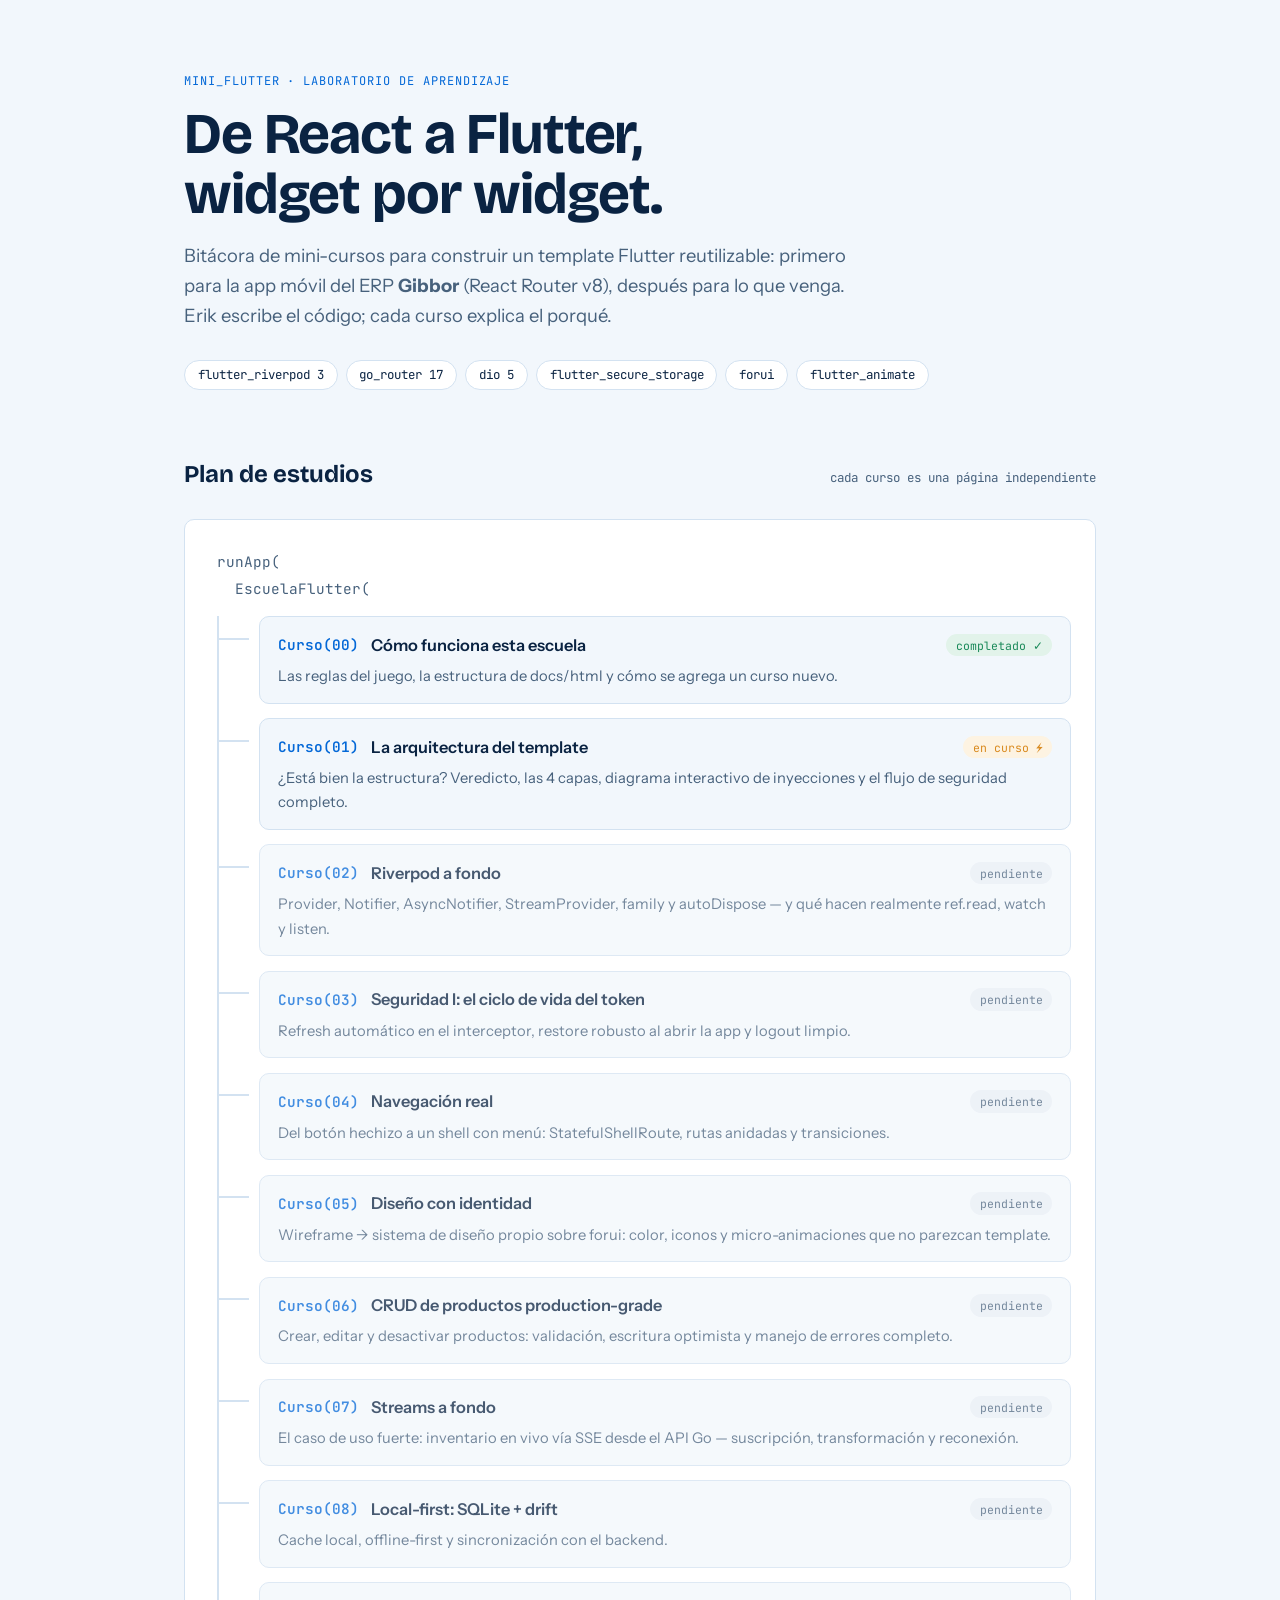
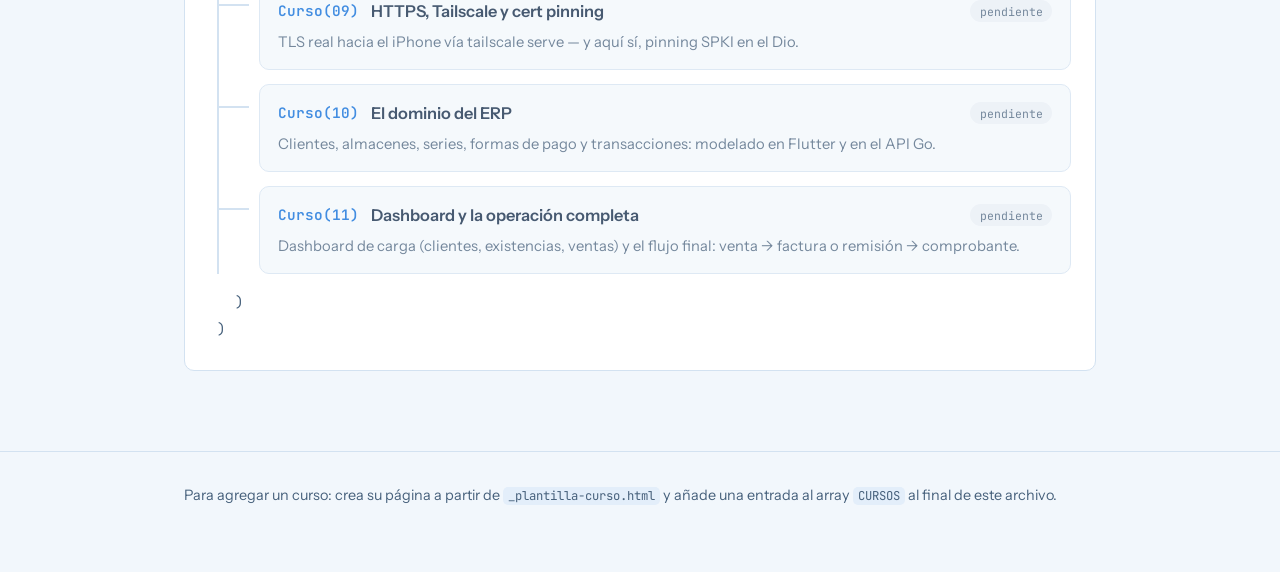
==== docs/html/index.html @ 0466b00d "Course step - 0" ====
<!doctype html>
<html lang="es">
<head>
<meta charset="utf-8">
<meta name="viewport" content="width=device-width, initial-scale=1">
<!-- La página trae su propio modo claro/oscuro; esto le pide a Dark Reader que no la repinte -->
<meta name="darkreader-lock">
<title>Escuela Flutter — mini_flutter</title>
<link rel="preconnect" href="https://fonts.googleapis.com">
<link href="https://fonts.googleapis.com/css2?family=Bricolage+Grotesque:wght@500;700;800&family=Instrument+Sans:ital,wght@0,400;0,600;1,400&family=JetBrains+Mono:wght@400;600&display=swap" rel="stylesheet">
<link rel="stylesheet" href="assets/base.css">
<style>
  /* ---- estilos exclusivos del índice ---- */

  .masthead { padding: 4.5rem 0 3rem; }

  .stack-pills {
    display: flex;
    flex-wrap: wrap;
    gap: 0.5rem;
    margin-top: 1.75rem;
    padding: 0;
    list-style: none;
  }

  /* ---- el árbol de widgets: firma de la página ---- */

  .plan { padding-bottom: 5rem; }

  .plan-cabecera {
    display: flex;
    align-items: baseline;
    justify-content: space-between;
    gap: 1rem;
    flex-wrap: wrap;
    margin-bottom: 1.5rem;
  }

  .plan-cabecera h2 {
    font-family: var(--f-display);
    font-size: 1.5rem;
    margin: 0;
  }

  .plan-hint {
    font-family: var(--f-mono);
    font-size: 0.78rem;
    color: var(--ink-suave);
  }

  .arbol {
    font-family: var(--f-mono);
    font-size: 0.9rem;
    background: var(--card);
    border: 1px solid var(--linea);
    border-radius: var(--radio);
    padding: 1.75rem 1.5rem 1.75rem 2rem;
  }

  .arbol-linea { color: var(--ink-suave); padding: 0.1rem 0; }

  .arbol-lista {
    list-style: none;
    margin: 0.4rem 0;
    padding-left: 1.1rem;
    border-left: 2px solid var(--linea);
  }

  .nodo {
    position: relative;
    margin: 0.9rem 0;
    padding-left: 1.4rem;
    animation: aparecer 0.45s ease-out backwards;
  }

  /* conector horizontal del árbol hacia cada nodo */
  .nodo::before {
    content: "";
    position: absolute;
    left: -1.1rem;
    top: 1.35rem;
    width: 1.9rem;
    border-top: 2px solid var(--linea);
  }

  @keyframes aparecer {
    from { opacity: 0; transform: translateX(-8px); }
    to   { opacity: 1; transform: none; }
  }

  .nodo-card {
    display: block;
    background: var(--paper);
    border: 1px solid var(--linea);
    border-radius: var(--radio);
    padding: 0.9rem 1.1rem;
    text-decoration: none;
    color: inherit;
    transition: border-color 0.15s ease, transform 0.15s ease;
  }

  a.nodo-card:hover { border-color: var(--azul); transform: translateX(3px); }

  .nodo-top {
    display: flex;
    align-items: center;
    gap: 0.75rem;
    flex-wrap: wrap;
  }

  .nodo-num { color: var(--azul); font-weight: 600; }

  .nodo-titulo {
    font-family: var(--f-cuerpo);
    font-weight: 600;
    font-size: 1.02rem;
  }

  .nodo-desc {
    font-family: var(--f-cuerpo);
    color: var(--ink-suave);
    font-size: 0.92rem;
    margin: 0.35rem 0 0;
  }

  .estado {
    font-size: 0.72rem;
    border-radius: 999px;
    padding: 0.1rem 0.6rem;
    margin-left: auto;
  }

  .estado-pendiente  { background: #e8eef5; color: var(--ink-suave); }
  .estado-en-curso   { background: #fdf3e2; color: var(--ambar); }
  .estado-completado { background: #e2f3ea; color: var(--verde); }

  @media (prefers-color-scheme: dark) {
    .estado-pendiente  { background: #1b2c40; }
    .estado-en-curso   { background: #3a2c10; }
    .estado-completado { background: #11331f; }
  }

  .vacio {
    color: var(--ink-suave);
    font-style: italic;
    padding: 0.5rem 0;
  }

  .pie {
    border-top: 1px solid var(--linea);
    padding: 2rem 0 4rem;
    color: var(--ink-suave);
    font-size: 0.9rem;
  }

  .pie code {
    font-family: var(--f-mono);
    font-size: 0.85em;
    background: var(--resalte);
    border-radius: 5px;
    padding: 0.1em 0.4em;
  }
</style>
</head>
<body>

<header class="masthead">
  <div class="contenedor">
    <p class="eyebrow">mini_flutter · laboratorio de aprendizaje</p>
    <h1 class="titulo-display">De React a Flutter,<br>widget por widget.</h1>
    <p class="lead">
      Bitácora de mini-cursos para construir un template Flutter reutilizable:
      primero para la app móvil del ERP <strong>Gibbor</strong> (React Router v8),
      después para lo que venga. Erik escribe el código; cada curso explica el porqué.
    </p>
    <ul class="stack-pills" aria-label="Stack del template">
      <li class="pill">flutter_riverpod 3</li>
      <li class="pill">go_router 17</li>
      <li class="pill">dio 5</li>
      <li class="pill">flutter_secure_storage</li>
      <li class="pill">forui</li>
      <li class="pill">flutter_animate</li>
    </ul>
  </div>
</header>

<main class="plan">
  <div class="contenedor">
    <div class="plan-cabecera">
      <h2>Plan de estudios</h2>
      <span class="plan-hint">cada curso es una página independiente</span>
    </div>

    <!-- El índice se dibuja como el árbol de widgets de Flutter DevTools:
         la escuela es la raíz, cada curso es un nodo hijo. -->
    <div class="arbol" id="arbol">
      <div class="arbol-linea">runApp(</div>
      <div class="arbol-linea">&nbsp;&nbsp;EscuelaFlutter(</div>
      <ul class="arbol-lista" id="lista-cursos"></ul>
      <div class="arbol-linea">&nbsp;&nbsp;)</div>
      <div class="arbol-linea">)</div>
    </div>
  </div>
</main>

<footer class="pie">
  <div class="contenedor">
    Para agregar un curso: crea su página a partir de
    <code>_plantilla-curso.html</code> y añade una entrada al array
    <code>CURSOS</code> al final de este archivo.
  </div>
</footer>

<script>
  // ---- registro de cursos ----------------------------------------
  // Un curso = un objeto. La página se renderiza sola a partir de esto.
  // estado: "pendiente" | "en-curso" | "completado"
  const CURSOS = [
    {
      num: "00",
      titulo: "Cómo funciona esta escuela",
      desc: "Las reglas del juego, la estructura de docs/html y cómo se agrega un curso nuevo.",
      href: "curso-00-como-funciona.html",
      estado: "completado",
    },
    {
      num: "01",
      titulo: "La arquitectura del template",
      desc: "¿Está bien la estructura? Veredicto, las 4 capas, diagrama interactivo de inyecciones y el flujo de seguridad completo.",
      href: "curso-01-arquitectura.html",
      estado: "en-curso",
    },
    {
      num: "02",
      titulo: "Riverpod a fondo",
      desc: "Provider, Notifier, AsyncNotifier, StreamProvider, family y autoDispose — y qué hacen realmente ref.read, watch y listen.",
      href: "#",
      estado: "pendiente",
    },
    {
      num: "03",
      titulo: "Seguridad I: el ciclo de vida del token",
      desc: "Refresh automático en el interceptor, restore robusto al abrir la app y logout limpio.",
      href: "#",
      estado: "pendiente",
    },
    {
      num: "04",
      titulo: "Navegación real",
      desc: "Del botón hechizo a un shell con menú: StatefulShellRoute, rutas anidadas y transiciones.",
      href: "#",
      estado: "pendiente",
    },
    {
      num: "05",
      titulo: "Diseño con identidad",
      desc: "Wireframe → sistema de diseño propio sobre forui: color, iconos y micro-animaciones que no parezcan template.",
      href: "#",
      estado: "pendiente",
    },
    {
      num: "06",
      titulo: "CRUD de productos production-grade",
      desc: "Crear, editar y desactivar productos: validación, escritura optimista y manejo de errores completo.",
      href: "#",
      estado: "pendiente",
    },
    {
      num: "07",
      titulo: "Streams a fondo",
      desc: "El caso de uso fuerte: inventario en vivo vía SSE desde el API Go — suscripción, transformación y reconexión.",
      href: "#",
      estado: "pendiente",
    },
    {
      num: "08",
      titulo: "Local-first: SQLite + drift",
      desc: "Cache local, offline-first y sincronización con el backend.",
      href: "#",
      estado: "pendiente",
    },
    {
      num: "09",
      titulo: "HTTPS, Tailscale y cert pinning",
      desc: "TLS real hacia el iPhone vía tailscale serve — y aquí sí, pinning SPKI en el Dio.",
      href: "#",
      estado: "pendiente",
    },
    {
      num: "10",
      titulo: "El dominio del ERP",
      desc: "Clientes, almacenes, series, formas de pago y transacciones: modelado en Flutter y en el API Go.",
      href: "#",
      estado: "pendiente",
    },
    {
      num: "11",
      titulo: "Dashboard y la operación completa",
      desc: "Dashboard de carga (clientes, existencias, ventas) y el flujo final: venta → factura o remisión → comprobante.",
      href: "#",
      estado: "pendiente",
    },
  ];

  // ---- render ------------------------------------------------------
  const ETIQUETAS = {
    "pendiente": "pendiente",
    "en-curso": "en curso ⚡",
    "completado": "completado ✓",
  };

  const lista = document.getElementById("lista-cursos");

  if (CURSOS.length === 0) {
    lista.innerHTML = '<li class="vacio">// aún no hay cursos — la primera consulta crea el Curso 01</li>';
  } else {
    lista.innerHTML = CURSOS.map((c, i) => {
      // sin página todavía → tarjeta sin link
      const conPagina = c.href && c.href !== "#";
      const tag = conPagina ? `a class="nodo-card" href="${c.href}"` : `div class="nodo-card" style="opacity:0.75"`;
      const cierre = conPagina ? "a" : "div";
      return `
      <li class="nodo" style="animation-delay:${60 * i}ms">
        <${tag}>
          <span class="nodo-top">
            <span class="nodo-num">Curso(${c.num})</span>
            <span class="nodo-titulo">${c.titulo}</span>
            <span class="estado estado-${c.estado}">${ETIQUETAS[c.estado]}</span>
          </span>
          <p class="nodo-desc">${c.desc}</p>
        </${cierre}>
      </li>`;
    }).join("");
  }
</script>

</body>
</html>
---- docs/html/assets/base.css ----
/* ============================================================
   Escuela Flutter — sistema de diseño compartido
   Lo usan: index.html y todas las páginas de curso.
   Tokens primero; componentes después. Selectores planos
   (una clase por regla) para evitar guerras de especificidad.
   ============================================================ */

:root {
  /* Declarar ambos esquemas evita que Chrome invierta la página a la
     fuerza en modo oscuro: abajo definimos nuestra propia paleta dark. */
  color-scheme: light dark;

  /* Color — papel azul de plano técnico + tinta navy */
  --paper: #f2f7fc;
  --card: #ffffff;
  --ink: #0a2342;
  --ink-suave: #47617c;
  --linea: #d3e2f1;
  --azul: #0468d7;      /* azul Flutter: acciones y enlaces */
  --cielo: #bfe3fa;     /* fondos de énfasis */
  --ambar: #d98a1f;     /* rayo de hot-reload: "en curso" */
  --verde: #1b8a5a;     /* completado */
  --navy-codigo: #0d1f38; /* fondo de bloques de código */
  --resalte: #e3eefa;   /* fondo de code inline */
  --texto-prosa: #22354b;

  /* Tipografía */
  --f-display: "Bricolage Grotesque", "Avenir Next", "Trebuchet MS", sans-serif;
  --f-cuerpo: "Instrument Sans", -apple-system, "Segoe UI", sans-serif;
  --f-mono: "JetBrains Mono", ui-monospace, "SF Mono", Menlo, monospace;

  /* Ritmo */
  --ancho: 60rem;
  --radio: 10px;
}

/* Paleta oscura propia: navy profundo, nunca negro invertido.
   Se activa sola si el sistema/navegador está en modo oscuro. */
@media (prefers-color-scheme: dark) {
  :root {
    --paper: #0a1626;
    --card: #10233a;
    --ink: #e6f0fb;
    --ink-suave: #93aac2;
    --linea: #24405c;
    --azul: #58b0f8;
    --cielo: #1c3d5c;
    --ambar: #eeb055;
    --verde: #4ecb92;
    --navy-codigo: #071120;
    --resalte: #1c3550;
    --texto-prosa: #c6d6e8;
  }
}

* { box-sizing: border-box; }

html { scroll-behavior: smooth; }

body {
  margin: 0;
  background: var(--paper);
  color: var(--ink);
  font-family: var(--f-cuerpo);
  font-size: 1.0625rem;
  line-height: 1.65;
}

/* ---------- estructura común de página ---------- */

.contenedor {
  max-width: var(--ancho);
  margin: 0 auto;
  padding: 0 1.5rem;
}

.eyebrow {
  font-family: var(--f-mono);
  font-size: 0.75rem;
  letter-spacing: 0.08em;
  text-transform: uppercase;
  color: var(--azul);
  margin: 0 0 0.75rem;
}

.titulo-display {
  font-family: var(--f-display);
  font-weight: 700;
  font-size: clamp(2.2rem, 5.5vw, 3.6rem);
  line-height: 1.05;
  letter-spacing: -0.02em;
  margin: 0 0 1rem;
}

.lead {
  font-size: 1.15rem;
  color: var(--ink-suave);
  max-width: 42rem;
  margin: 0;
}

a { color: var(--azul); text-decoration-thickness: 1px; text-underline-offset: 3px; }
a:focus-visible, button:focus-visible {
  outline: 3px solid var(--azul);
  outline-offset: 2px;
  border-radius: 4px;
}

/* ---------- página de curso ---------- */

.curso-header {
  border-bottom: 1px solid var(--linea);
  padding: 3rem 0 2.5rem;
  margin-bottom: 2.5rem;
}

.volver {
  font-family: var(--f-mono);
  font-size: 0.85rem;
  display: inline-block;
  margin-bottom: 2rem;
}

.prose h2 {
  font-family: var(--f-display);
  font-size: 1.6rem;
  letter-spacing: -0.01em;
  margin: 3rem 0 0.75rem;
}

.prose h3 {
  font-family: var(--f-display);
  font-size: 1.2rem;
  margin: 2rem 0 0.5rem;
}

.prose p, .prose li { color: var(--texto-prosa); }

.prose code {
  font-family: var(--f-mono);
  font-size: 0.86em;
  background: var(--resalte);
  border-radius: 5px;
  padding: 0.12em 0.4em;
}

/* Bloques de código: tinta invertida (navy) sobre el papel claro */
.prose pre {
  background: var(--navy-codigo);
  color: #dbe9fb;
  border-radius: var(--radio);
  padding: 1.1rem 1.3rem;
  overflow-x: auto;
  line-height: 1.55;
  font-size: 0.88rem;
}

.prose pre code { background: none; padding: 0; font-size: inherit; color: inherit; }

/* etiqueta de archivo sobre un bloque de código */
.archivo {
  font-family: var(--f-mono);
  font-size: 0.75rem;
  color: var(--ink-suave);
  background: var(--card);
  border: 1px solid var(--linea);
  border-bottom: none;
  border-radius: var(--radio) var(--radio) 0 0;
  display: inline-block;
  padding: 0.3rem 0.9rem;
  margin-bottom: 0;
}

.archivo + pre { margin-top: 0; border-top-left-radius: 0; }

/* Callout de insight (equivalente a las notas ★ de la terminal) */
.insight {
  border: 1px solid var(--cielo);
  border-left: 4px solid var(--azul);
  background: var(--card);
  border-radius: 0 var(--radio) var(--radio) 0;
  padding: 1rem 1.25rem;
  margin: 1.75rem 0;
}

.insight strong { color: var(--azul); }

/* Contenedor de demos interactivas / canvas / svg */
.demo {
  border: 1px dashed var(--azul);
  border-radius: var(--radio);
  background: var(--card);
  padding: 1.5rem;
  margin: 1.75rem 0;
}

.demo-titulo {
  font-family: var(--f-mono);
  font-size: 0.75rem;
  text-transform: uppercase;
  letter-spacing: 0.08em;
  color: var(--ambar);
  margin: 0 0 1rem;
}

/* comparación React ↔ Flutter, lado a lado */
.comparacion {
  display: grid;
  grid-template-columns: 1fr 1fr;
  gap: 1rem;
  margin: 1.75rem 0;
}

@media (max-width: 40rem) {
  .comparacion { grid-template-columns: 1fr; }
}

/* pie de curso: anterior / índice / siguiente */
.paginacion {
  display: flex;
  justify-content: space-between;
  gap: 1rem;
  border-top: 1px solid var(--linea);
  margin-top: 4rem;
  padding: 2rem 0 4rem;
  font-family: var(--f-mono);
  font-size: 0.9rem;
}

/* ---------- utilidades ---------- */

.pill {
  font-family: var(--f-mono);
  font-size: 0.78rem;
  border: 1px solid var(--linea);
  background: var(--card);
  border-radius: 999px;
  padding: 0.25rem 0.8rem;
  white-space: nowrap;
}

@media (prefers-reduced-motion: reduce) {
  *, *::before, *::after {
    animation-duration: 0.01ms !important;
    transition-duration: 0.01ms !important;
  }
}
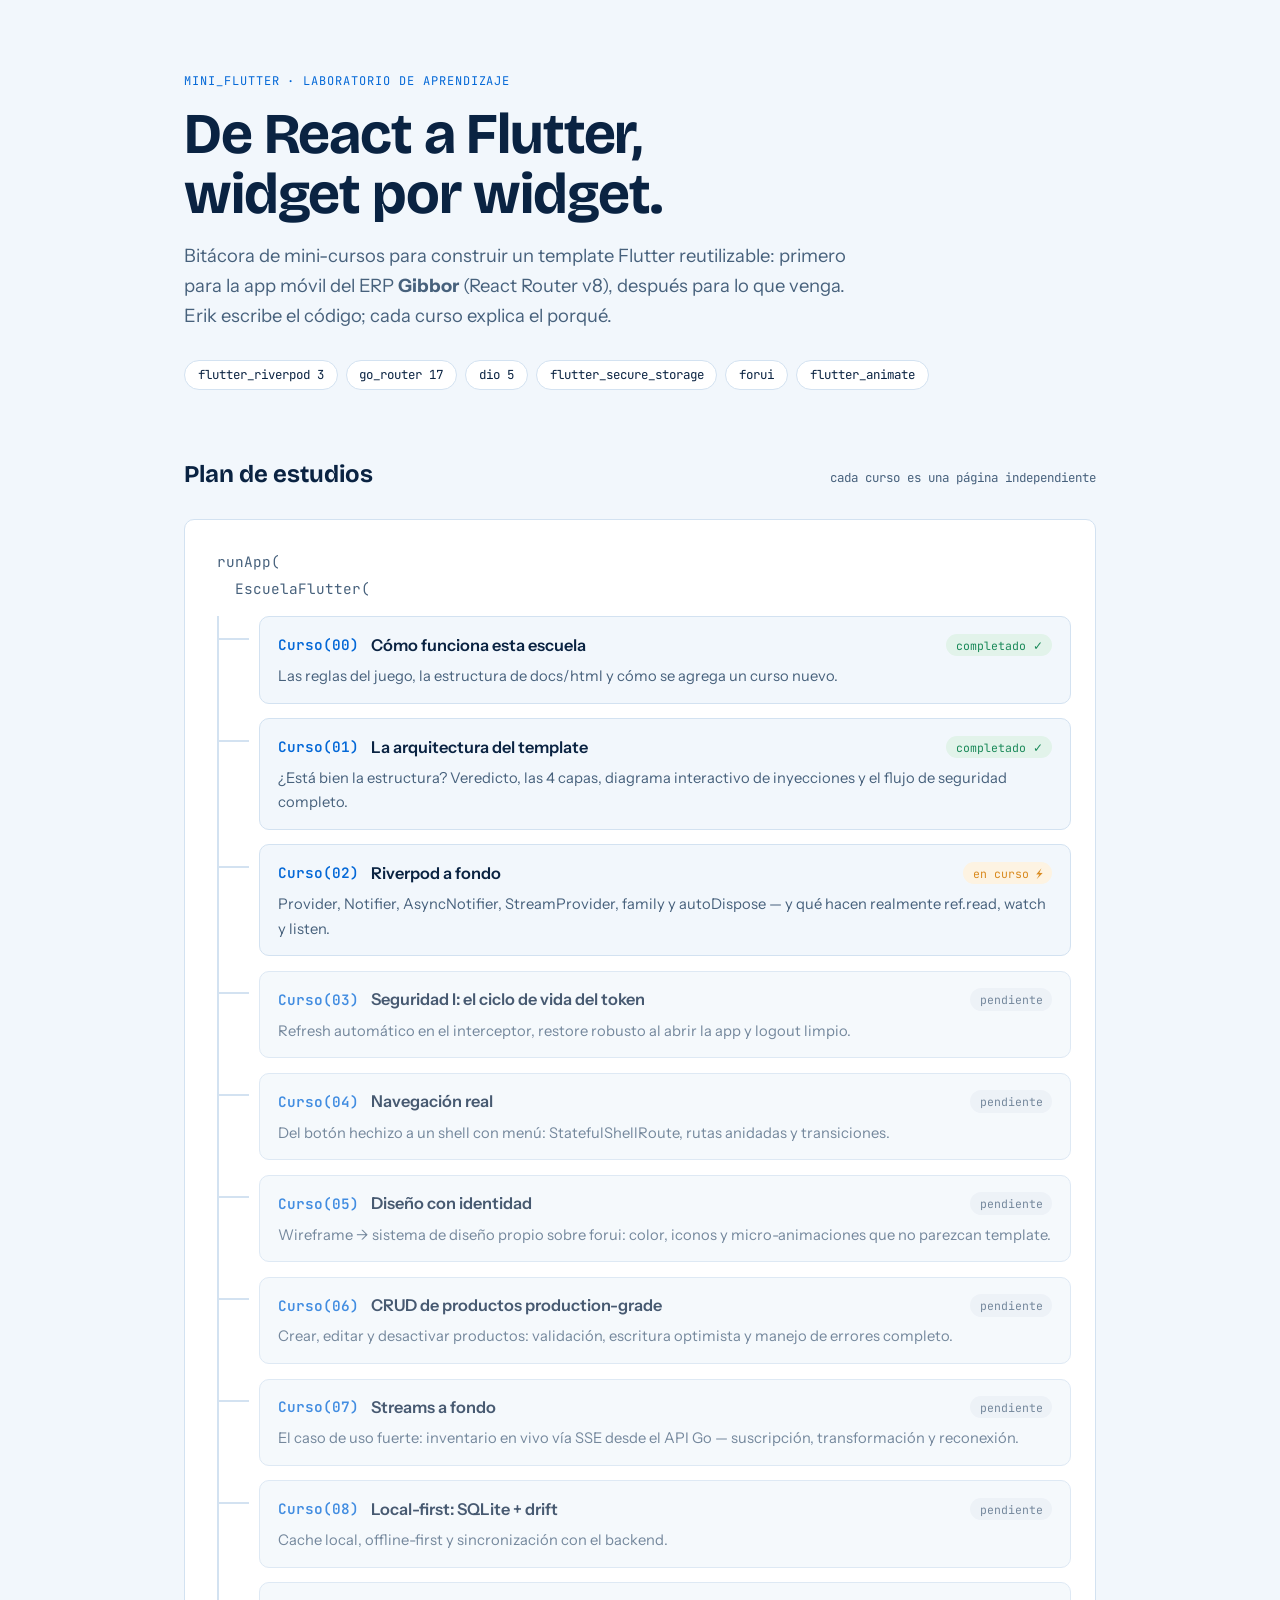
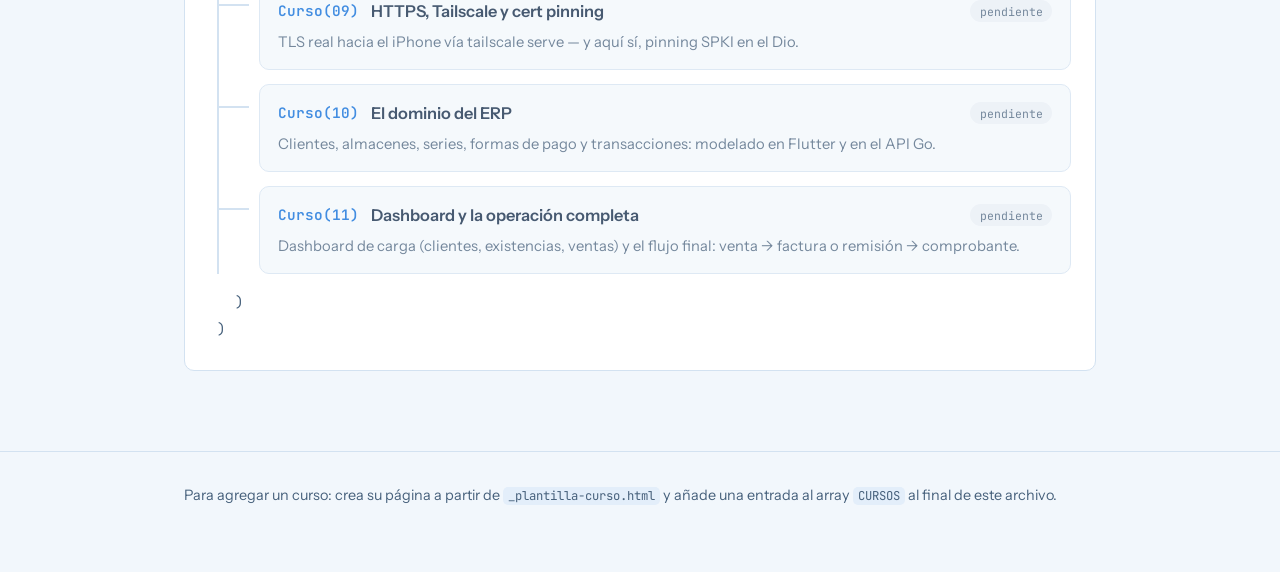
==== commit 0dec3500: "chore: preserve local work for GitHub sync [skip ci]" ====
--- a/docs/html/index.html
+++ b/docs/html/index.html
@@ -228,14 +228,14 @@
       titulo: "La arquitectura del template",
       desc: "¿Está bien la estructura? Veredicto, las 4 capas, diagrama interactivo de inyecciones y el flujo de seguridad completo.",
       href: "curso-01-arquitectura.html",
-      estado: "en-curso",
+      estado: "completado",
     },
     {
       num: "02",
       titulo: "Riverpod a fondo",
       desc: "Provider, Notifier, AsyncNotifier, StreamProvider, family y autoDispose — y qué hacen realmente ref.read, watch y listen.",
-      href: "#",
-      estado: "pendiente",
+      href: "curso-02-riverpod.html",
+      estado: "en-curso",
     },
     {
       num: "03",
